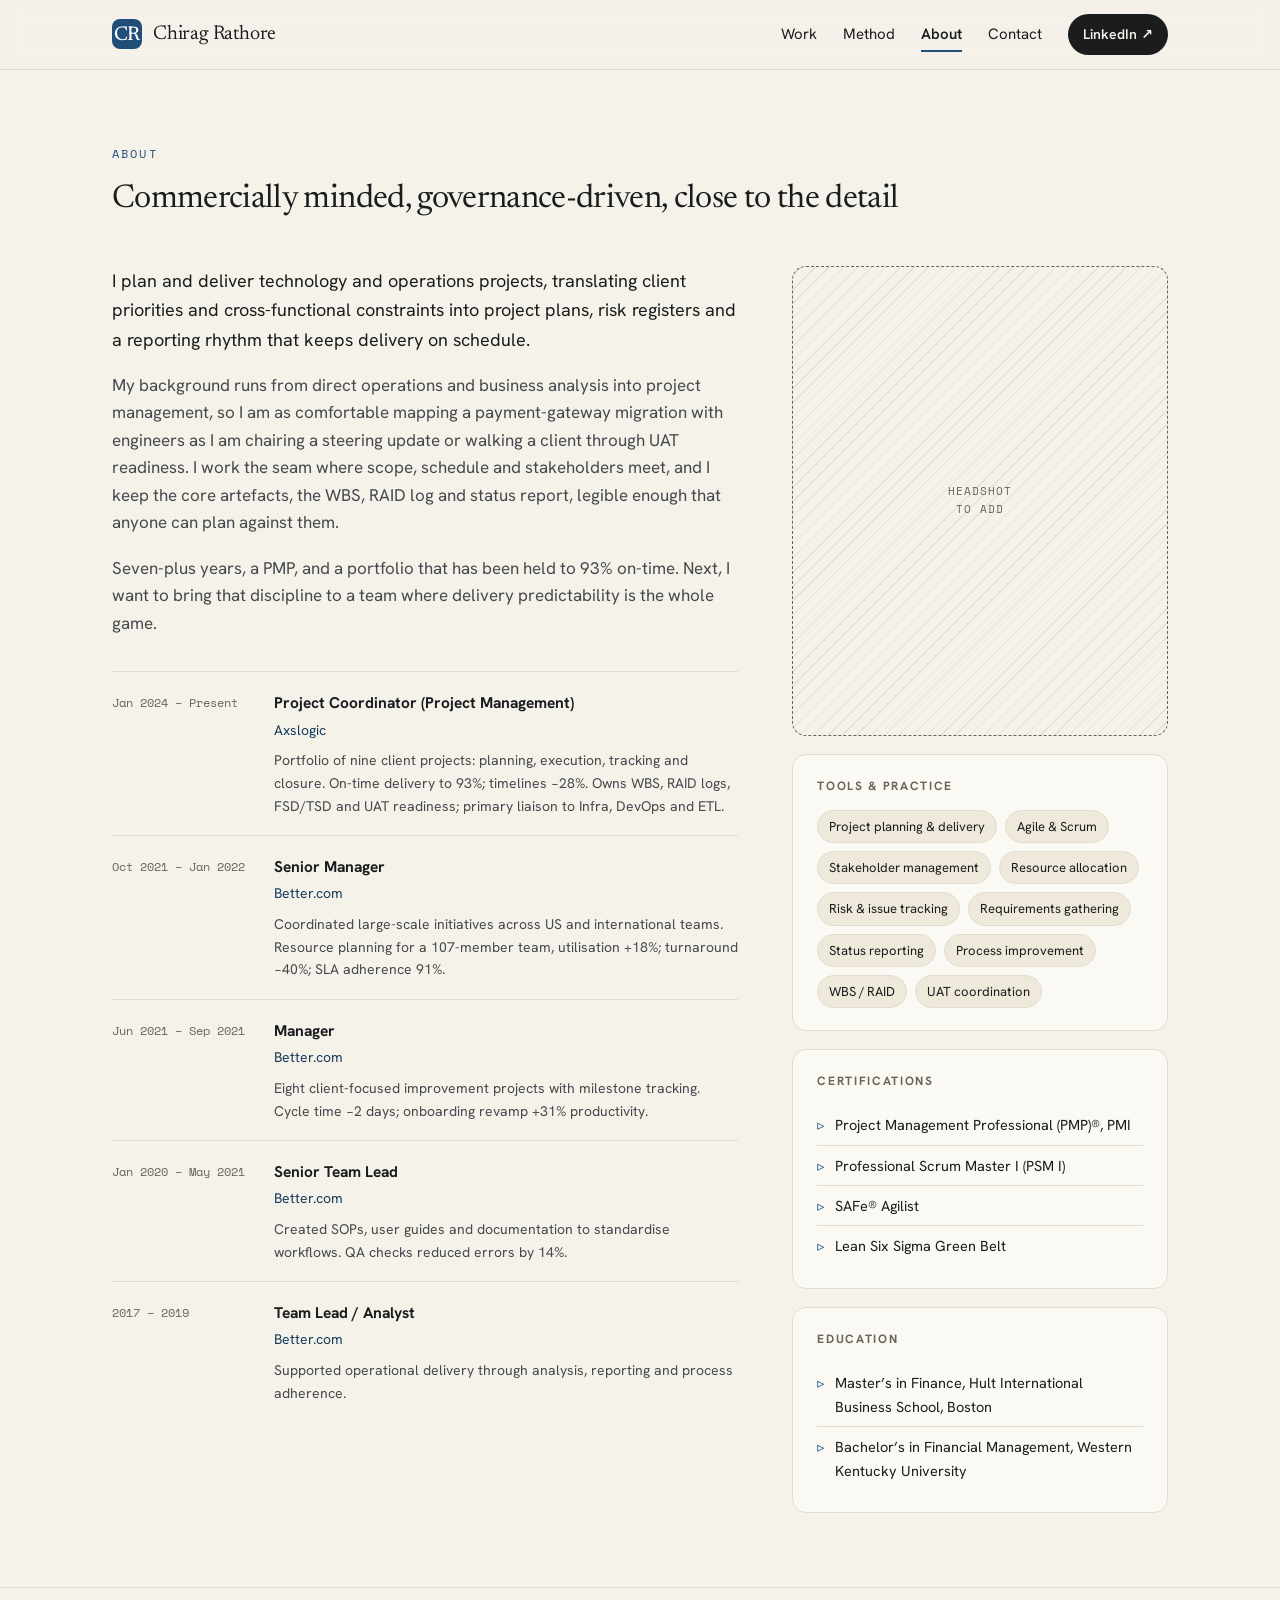
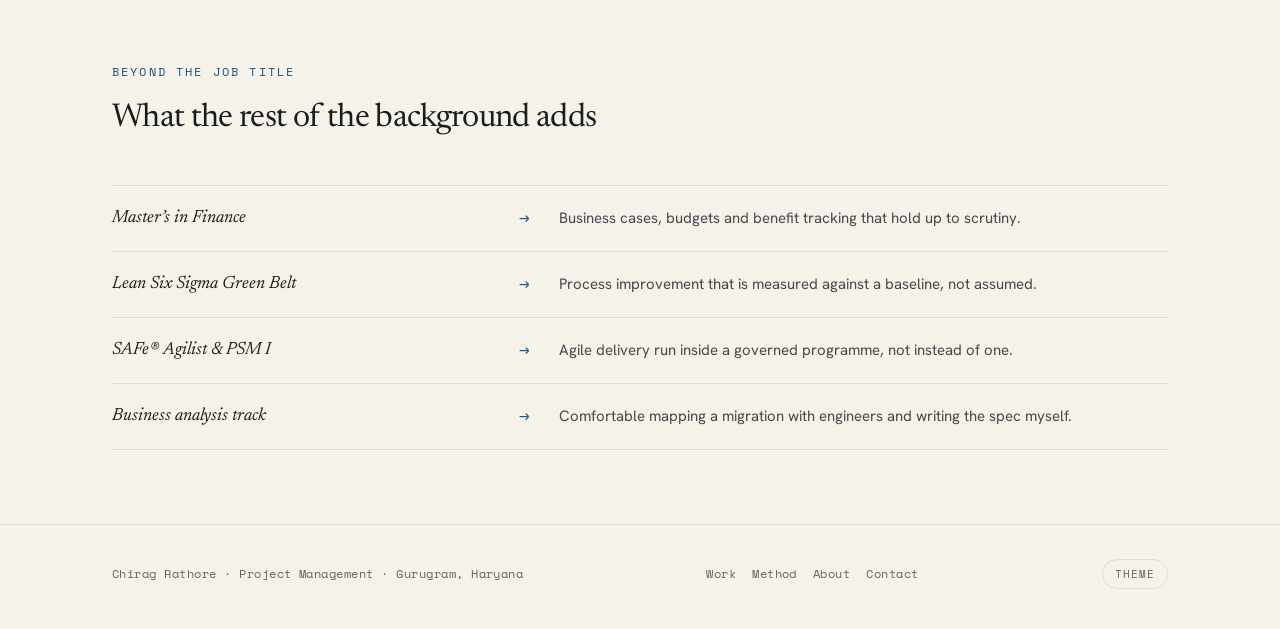
==== about.html @ 6b368ed9 "Split the site into separate pages per nav item - One standalone HTML file per nav item (Home, Work," ====
<!doctype html>
<html lang="en">
<head>
<meta charset="utf-8">
<meta name="viewport" content="width=device-width, initial-scale=1">
<title>About &middot; Chirag Rathore</title>
<meta name="description" content="Chirag Rathore is a PMP-certified project manager in Gurugram with a background running from operations and business analysis into technology and operations delivery.">
<meta name="theme-color" content="#f5f2ea" media="(prefers-color-scheme: light)">
<meta name="theme-color" content="#12161d" media="(prefers-color-scheme: dark)">
<link rel="preconnect" href="https://fonts.googleapis.com">
<link rel="preconnect" href="https://fonts.gstatic.com" crossorigin>
<link rel="stylesheet" href="https://fonts.googleapis.com/css2?family=Newsreader:ital,opsz,wght@0,6..72,400;0,6..72,500;1,6..72,400;1,6..72,500&family=Hanken+Grotesk:wght@400;500;600;700&family=Space+Mono:wght@400;700&display=swap">
<link rel="stylesheet" href="assets/styles.css">
<script>try{var t=localStorage.getItem('cr-theme');if(t){document.documentElement.setAttribute('data-theme',t);}}catch(e){}</script>
</head>
<body>

<div class="nav">
  <div class="wrap nav-inner">
    <a class="wordmark" href="index.html">
      <span class="monogram">CR</span>
      <span>Chirag Rathore</span>
    </a>
    <button class="nav-toggle" aria-label="Menu" aria-expanded="false" type="button">Menu</button>
    <div class="nav-links">
      <a href="work.html">Work</a>
      <a href="method.html">Method</a>
      <a href="about.html" class="active">About</a>
      <a href="contact.html">Contact</a>
      <a class="cta" href="#" data-placeholder-link>LinkedIn &#8599;</a>
    </div>
  </div>
</div>

<main>
  <section class="section">
    <div class="wrap">
      <div class="sec-head reveal">
        <div>
          <span class="mono-label">About</span>
          <h2>Commercially minded, governance-driven, close to the detail</h2>
        </div>
      </div>
      <div class="about-grid">
        <div class="about-copy reveal">
          <p>I plan and deliver technology and operations projects, translating client priorities and cross-functional constraints into project plans, risk registers and a reporting rhythm that keeps delivery on schedule.</p>
          <p>My background runs from direct operations and business analysis into project management, so I am as comfortable mapping a payment-gateway migration with engineers as I am chairing a steering update or walking a client through UAT readiness. I work the seam where scope, schedule and stakeholders meet, and I keep the core artefacts, the WBS, RAID log and status report, legible enough that anyone can plan against them.</p>
          <p>Seven-plus years, a PMP, and a portfolio that has been held to 93% on-time. Next, I want to bring that discipline to a team where delivery predictability is the whole game.</p>

          <div class="timeline">
            <div class="job">
              <div class="when">Jan 2024 &ndash; Present</div>
              <div>
                <h4>Project Coordinator (Project Management)</h4>
                <div class="org">Axslogic</div>
                <p>Portfolio of nine client projects: planning, execution, tracking and closure. On-time delivery to 93%; timelines &minus;28%. Owns WBS, RAID logs, FSD/TSD and UAT readiness; primary liaison to Infra, DevOps and ETL.</p>
              </div>
            </div>
            <div class="job">
              <div class="when">Oct 2021 &ndash; Jan 2022</div>
              <div>
                <h4>Senior Manager</h4>
                <div class="org">Better.com</div>
                <p>Coordinated large-scale initiatives across US and international teams. Resource planning for a 107-member team, utilisation +18%; turnaround &minus;40%; SLA adherence 91%.</p>
              </div>
            </div>
            <div class="job">
              <div class="when">Jun 2021 &ndash; Sep 2021</div>
              <div>
                <h4>Manager</h4>
                <div class="org">Better.com</div>
                <p>Eight client-focused improvement projects with milestone tracking. Cycle time &minus;2 days; onboarding revamp +31% productivity.</p>
              </div>
            </div>
            <div class="job">
              <div class="when">Jan 2020 &ndash; May 2021</div>
              <div>
                <h4>Senior Team Lead</h4>
                <div class="org">Better.com</div>
                <p>Created SOPs, user guides and documentation to standardise workflows. QA checks reduced errors by 14%.</p>
              </div>
            </div>
            <div class="job">
              <div class="when">2017 &ndash; 2019</div>
              <div>
                <h4>Team Lead / Analyst</h4>
                <div class="org">Better.com</div>
                <p>Supported operational delivery through analysis, reporting and process adherence.</p>
              </div>
            </div>
          </div>
        </div>

        <div class="reveal">
          <div class="portrait">
            <img id="headshot" alt="Chirag Rathore" hidden>
            <span id="headshot-ph">Headshot<br>to add</span>
          </div>
          <div class="panel">
            <h3>Tools &amp; practice</h3>
            <div class="chips">
              <span class="chip">Project planning &amp; delivery</span>
              <span class="chip">Agile &amp; Scrum</span>
              <span class="chip">Stakeholder management</span>
              <span class="chip">Resource allocation</span>
              <span class="chip">Risk &amp; issue tracking</span>
              <span class="chip">Requirements gathering</span>
              <span class="chip">Status reporting</span>
              <span class="chip">Process improvement</span>
              <span class="chip">WBS / RAID</span>
              <span class="chip">UAT coordination</span>
            </div>
          </div>
          <div class="panel">
            <h3>Certifications</h3>
            <ul class="cert-list">
              <li>Project Management Professional (PMP)&reg;, PMI</li>
              <li>Professional Scrum Master I (PSM I)</li>
              <li>SAFe&reg; Agilist</li>
              <li>Lean Six Sigma Green Belt</li>
            </ul>
          </div>
          <div class="panel">
            <h3>Education</h3>
            <ul class="cert-list">
              <li>Master&rsquo;s in Finance, Hult International Business School, Boston</li>
              <li>Bachelor&rsquo;s in Financial Management, Western Kentucky University</li>
            </ul>
          </div>
        </div>
      </div>
    </div>
  </section>

  <section class="section transfer">
    <div class="wrap">
      <div class="sec-head reveal">
        <div>
          <span class="mono-label">Beyond the job title</span>
          <h2>What the rest of the background adds</h2>
        </div>
      </div>
      <div class="transfer reveal">
        <div class="row">
          <div class="from">Master&rsquo;s in Finance</div>
          <div class="arrow">&rarr;</div>
          <div class="to">Business cases, budgets and benefit tracking that hold up to scrutiny.</div>
        </div>
        <div class="row">
          <div class="from">Lean Six Sigma Green Belt</div>
          <div class="arrow">&rarr;</div>
          <div class="to">Process improvement that is measured against a baseline, not assumed.</div>
        </div>
        <div class="row">
          <div class="from">SAFe&reg; Agilist &amp; PSM I</div>
          <div class="arrow">&rarr;</div>
          <div class="to">Agile delivery run inside a governed programme, not instead of one.</div>
        </div>
        <div class="row">
          <div class="from">Business analysis track</div>
          <div class="arrow">&rarr;</div>
          <div class="to">Comfortable mapping a migration with engineers and writing the spec myself.</div>
        </div>
      </div>
    </div>
  </section>
</main>

<footer>
  <div class="wrap foot-inner">
    <span>Chirag Rathore &middot; Project Management &middot; Gurugram, Haryana</span>
    <nav>
      <a href="work.html">Work</a>
      <a href="method.html">Method</a>
      <a href="about.html">About</a>
      <a href="contact.html">Contact</a>
    </nav>
    <button class="theme-toggle" type="button">Theme</button>
  </div>
</footer>

<script src="assets/site.js"></script>
</body>
</html>
---- assets/styles.css ----
:root {
  --paper: #f5f2ea;
  --paper-2: #efe9db;
  --card: #fbf9f3;
  --ink: #1a1c1e;
  --ink-soft: #46484d;
  --slate: #6a6459;
  --line: #e2dccf;
  --blueprint: #1f4e79;
  --blueprint-deep: #163b5c;
  --wash: #d8e2ea;
  --navy: #10192a;
  --navy-2: #1b2740;
  --on-navy: #e9ecf2;
  --on-navy-soft: #9aa4b8;

  --serif: 'Newsreader', Georgia, 'Times New Roman', serif;
  --sans: 'Hanken Grotesk', system-ui, -apple-system, sans-serif;
  --mono: 'Space Mono', ui-monospace, 'SF Mono', Menlo, monospace;

  --maxw: 1120px;
  --gutter: 32px;
}

@media (prefers-color-scheme: dark) {
  :root:not([data-theme="light"]) {
    --paper: #12161d;
    --paper-2: #161b24;
    --card: #1a212c;
    --ink: #eef1f5;
    --ink-soft: #b7bdc7;
    --slate: #8b93a1;
    --line: #2a3340;
    --blueprint: #7bb2e0;
    --blueprint-deep: #a9cdec;
    --wash: #24425c;
    --navy: #0b111c;
    --navy-2: #16202f;
    --on-navy: #e9ecf2;
    --on-navy-soft: #9aa4b8;
  }
}

:root[data-theme="dark"] {
  --paper: #12161d;
  --paper-2: #161b24;
  --card: #1a212c;
  --ink: #eef1f5;
  --ink-soft: #b7bdc7;
  --slate: #8b93a1;
  --line: #2a3340;
  --blueprint: #7bb2e0;
  --blueprint-deep: #a9cdec;
  --wash: #24425c;
  --navy: #0b111c;
  --navy-2: #16202f;
  --on-navy: #e9ecf2;
  --on-navy-soft: #9aa4b8;
}

* { box-sizing: border-box; }
html { scroll-behavior: smooth; scroll-padding-top: 84px; }
body {
  margin: 0;
  background: var(--paper);
  color: var(--ink);
  font-family: var(--sans);
  font-size: 17px;
  line-height: 1.62;
  -webkit-font-smoothing: antialiased;
  text-rendering: optimizeLegibility;
}
::selection { background: var(--blueprint); color: #fff; }
a { color: inherit; }
img { max-width: 100%; display: block; }
[hidden] { display: none !important; }

.wrap { max-width: var(--maxw); margin: 0 auto; padding-left: var(--gutter); padding-right: var(--gutter); }

.mono-label {
  font-family: var(--mono);
  font-size: 12px;
  letter-spacing: 0.18em;
  text-transform: uppercase;
  color: var(--blueprint);
}

h1, h2, h3 { font-family: var(--serif); font-weight: 400; letter-spacing: -0.02em; text-wrap: balance; margin: 0; }
.em {
  font-style: italic;
  background: linear-gradient(transparent 62%, var(--wash) 62%);
  padding: 0 0.08em;
}

.btn {
  display: inline-flex; align-items: center; gap: 0.5em;
  font-family: var(--sans); font-weight: 600; font-size: 15px;
  padding: 13px 22px; border-radius: 999px;
  border: 1px solid var(--ink); cursor: pointer; text-decoration: none;
  transition: transform 0.15s ease, background 0.15s ease, color 0.15s ease;
}
.btn-solid { background: var(--ink); color: var(--paper); }
.btn-solid:hover { transform: translateY(-2px); }
.btn-ghost { background: transparent; color: var(--ink); }
.btn-ghost:hover { background: var(--ink); color: var(--paper); }
:focus-visible { outline: 2px solid var(--blueprint); outline-offset: 2px; border-radius: 4px; }

/* ---------- nav ---------- */
.nav {
  position: sticky; top: 0; z-index: 60;
  background: color-mix(in srgb, var(--paper) 86%, transparent);
  backdrop-filter: saturate(1.5) blur(12px);
  -webkit-backdrop-filter: saturate(1.5) blur(12px);
  border-bottom: 1px solid var(--line);
}
.nav-inner { display: flex; align-items: center; justify-content: space-between; gap: 20px; padding-top: 14px; padding-bottom: 14px; }
.wordmark { display: flex; align-items: center; gap: 11px; text-decoration: none; color: inherit; background: none; border: none; cursor: pointer; padding: 0; font: inherit; }
.monogram {
  width: 30px; height: 30px; border-radius: 8px; flex: none;
  background: var(--blueprint); color: #fff;
  font-family: var(--serif); font-size: 15px; font-weight: 500;
  display: grid; place-items: center;
}
.wordmark span { font-family: var(--serif); font-size: 20px; letter-spacing: -0.01em; }
.nav-links { display: flex; align-items: center; gap: 26px; }
.nav-links a { text-decoration: none; font-size: 15px; color: var(--ink); padding: 4px 0; position: relative; cursor: pointer; }
.nav-links a.cta {
  color: var(--paper); background: var(--ink); font-weight: 600; font-size: 14px;
  padding: 9px 15px; border-radius: 999px;
}
.nav-links a:not(.cta)::after {
  content: ""; position: absolute; left: 0; right: 0; bottom: -2px; height: 2px;
  background: var(--blueprint); transform: scaleX(0); transform-origin: left; transition: transform 0.2s ease;
}
.nav-links a:not(.cta):hover::after,
.nav-links a.active::after { transform: scaleX(1); }
.nav-links a.active { font-weight: 600; }
.nav-toggle { display: none; background: none; border: 1px solid var(--line); border-radius: 8px; padding: 7px 9px; cursor: pointer; color: inherit; font: inherit; }

/* ---------- hero ---------- */
.hero { border-bottom: 1px solid var(--line); overflow: hidden; }
.hero-grid {
  display: grid; grid-template-columns: 1.3fr 0.85fr; gap: 54px; align-items: center;
  padding-top: 78px; padding-bottom: 70px;
}
.hero h1 { font-size: clamp(2.3rem, 5.6vw, 3.35rem); line-height: 1.07; margin-bottom: 22px; }
.hero p.lead { font-size: 19px; color: var(--ink-soft); max-width: 33em; margin: 0 0 28px; }
.hero-actions { display: flex; flex-wrap: wrap; gap: 12px; margin-bottom: 26px; }
.hero-meta { display: flex; flex-wrap: wrap; gap: 8px 18px; font-family: var(--mono); font-size: 12px; color: var(--slate); letter-spacing: 0.03em; }
.hero-meta .dot { color: var(--blueprint); }
.hero-card {
  background: var(--navy); color: var(--on-navy); border-radius: 16px; padding: 26px;
  font-family: var(--mono); font-size: 12.5px; line-height: 1.9;
  box-shadow: 0 24px 50px -28px rgba(16, 25, 42, 0.5);
}
.hero-card .hc-head { display: flex; justify-content: space-between; color: var(--on-navy-soft); font-size: 11px; letter-spacing: 0.16em; text-transform: uppercase; margin-bottom: 16px; }
.hero-card .hc-row { display: flex; justify-content: space-between; gap: 14px; padding: 5px 0; border-bottom: 1px dashed rgba(255,255,255,0.12); }
.hero-card .hc-row:last-child { border-bottom: none; }
.hero-card .hc-row b { color: #fff; font-weight: 400; }
.hero-card .hc-tag { color: #7bb2e0; }

/* ---------- section scaffold ---------- */
.section { padding-top: 74px; padding-bottom: 74px; border-bottom: 1px solid var(--line); }
.sec-head { display: flex; align-items: baseline; justify-content: space-between; gap: 16px; margin-bottom: 40px; flex-wrap: wrap; }
.sec-head h2 { font-size: clamp(1.7rem, 3.4vw, 2.05rem); }
.sec-head .mono-label { margin-bottom: 10px; display: block; }
.sec-head .headlink { font-family: var(--mono); font-size: 12px; letter-spacing: 0.1em; text-transform: uppercase; color: var(--blueprint); text-decoration: none; }
.sec-head .headlink:hover { text-decoration: underline; }
.page-lead { font-size: 19px; color: var(--ink-soft); max-width: 40em; margin: -18px 0 44px; }

/* ---------- stats ---------- */
.stats { display: grid; grid-template-columns: repeat(4, 1fr); gap: 34px; }
.stat { padding-top: 20px; border-top: 2px solid var(--ink); }
.stat .num { font-family: var(--serif); font-size: clamp(2rem, 4.6vw, 2.7rem); line-height: 1; color: var(--ink); font-variant-numeric: tabular-nums; }
.stat .num small { font-size: 0.5em; }
.stat p { margin: 12px 0 0; font-size: 14.5px; color: var(--ink-soft); }

/* ---------- case list ---------- */
.cases { display: flex; flex-direction: column; }
.case {
  display: grid; grid-template-columns: 58px 1fr 0.7fr; gap: 28px; align-items: start;
  padding: 34px 0; border-top: 1px solid var(--line);
  text-decoration: none; color: inherit;
  transition: background 0.15s ease;
}
.case:first-child { border-top: none; }
.case:hover { background: color-mix(in srgb, var(--blueprint) 6%, transparent); }
.case .idx { font-family: var(--mono); font-size: 13px; color: var(--slate); padding-top: 6px; }
.case h3 { font-size: 1.5rem; line-height: 1.2; margin-bottom: 10px; }
.case .meta { font-family: var(--mono); font-size: 11.5px; letter-spacing: 0.04em; color: var(--slate); text-transform: uppercase; margin-bottom: 14px; }
.case .desc { color: var(--ink-soft); font-size: 15.5px; margin: 0 0 14px; }
.case .tags { display: flex; flex-wrap: wrap; gap: 7px; }
.case .tag { font-family: var(--mono); font-size: 11px; padding: 4px 9px; border: 1px solid var(--line); border-radius: 999px; color: var(--slate); }
.case .headline { font-family: var(--serif); font-size: 1.9rem; line-height: 1.05; color: var(--blueprint-deep); padding-top: 4px; }
.case .headline span { display: block; font-family: var(--mono); font-size: 10.5px; letter-spacing: 0.14em; text-transform: uppercase; color: var(--slate); margin-top: 8px; }
.case .viewcta { display: inline-block; margin-top: 16px; font-family: var(--mono); font-size: 11px; letter-spacing: 0.12em; text-transform: uppercase; color: var(--blueprint); }

/* ---------- method (dark) ---------- */
.method { background: var(--navy); color: var(--on-navy); border-bottom: none; }
.method .mono-label { color: #7bb2e0; }
.method h2 { color: #fff; }
.method .lead { color: var(--on-navy-soft); max-width: 40em; font-size: 18px; margin: 0 0 44px; }
.principles { display: grid; grid-template-columns: repeat(3, 1fr); gap: 30px; }
.principle { border-top: 2px solid rgba(255,255,255,0.22); padding-top: 18px; }
.principle .pn { font-family: var(--mono); font-size: 12px; color: #7bb2e0; letter-spacing: 0.1em; }
.principle h3 { color: #fff; font-size: 1.28rem; margin: 12px 0 10px; line-height: 1.22; }
.principle p { margin: 0; color: var(--on-navy-soft); font-size: 14.5px; }

/* ---------- transfer table ---------- */
.transfer .row {
  display: grid; grid-template-columns: 0.9fr 24px 1.4fr; gap: 16px; align-items: center;
  padding: 18px 0; border-top: 1px solid var(--line);
}
.transfer .row:last-child { border-bottom: 1px solid var(--line); }
.transfer .from { font-family: var(--serif); font-size: 1.12rem; font-style: italic; color: var(--ink); }
.transfer .arrow { color: var(--blueprint); font-family: var(--mono); }
.transfer .to { color: var(--ink-soft); font-size: 15px; }

/* ---------- about ---------- */
.about-grid { display: grid; grid-template-columns: 1.25fr 0.75fr; gap: 54px; }
.about-copy p { color: var(--ink-soft); margin: 0 0 18px; }
.about-copy p:first-child { color: var(--ink); font-size: 18px; }
.panel { background: var(--card); border: 1px solid var(--line); border-radius: 14px; padding: 22px 24px; }
.panel h3 { font-family: var(--sans); font-weight: 700; font-size: 12px; letter-spacing: 0.14em; text-transform: uppercase; color: var(--slate); margin-bottom: 14px; }
.panel + .panel { margin-top: 18px; }
.chips { display: flex; flex-wrap: wrap; gap: 8px; }
.chip { font-size: 13px; padding: 5px 11px; border-radius: 999px; background: var(--paper-2); border: 1px solid var(--line); }
.cert-list { list-style: none; margin: 0; padding: 0; }
.cert-list li { padding: 8px 0; border-bottom: 1px solid var(--line); font-size: 14.5px; display: flex; gap: 10px; }
.cert-list li:last-child { border-bottom: none; }
.cert-list li::before { content: "\25B9"; color: var(--blueprint); }

.portrait {
  aspect-ratio: 4 / 5; border-radius: 14px; border: 1px dashed var(--slate);
  background: repeating-linear-gradient(-45deg, transparent, transparent 9px, color-mix(in srgb, var(--slate) 12%, transparent) 9px, color-mix(in srgb, var(--slate) 12%, transparent) 10px);
  display: grid; place-items: center; text-align: center; margin-bottom: 18px;
}
.portrait span { font-family: var(--mono); font-size: 11px; letter-spacing: 0.1em; text-transform: uppercase; color: var(--slate); padding: 0 16px; }
.portrait img { width: 100%; height: 100%; object-fit: cover; border-radius: 13px; }

.timeline { margin-top: 34px; }
.job { display: grid; grid-template-columns: 140px 1fr; gap: 22px; padding: 18px 0; border-top: 1px solid var(--line); }
.job .when { font-family: var(--mono); font-size: 12px; color: var(--slate); padding-top: 3px; }
.job h4 { margin: 0 0 3px; font-family: var(--sans); font-size: 15.5px; font-weight: 700; }
.job .org { color: var(--blueprint-deep); font-size: 14px; }
.job p { margin: 8px 0 0; font-size: 14px; color: var(--ink-soft); }

/* ---------- contact ---------- */
.contact { border-bottom: 1px solid var(--line); }
.contact h2 { font-size: clamp(2rem, 5vw, 3rem); line-height: 1.08; margin-bottom: 20px; }
.contact p { color: var(--ink-soft); max-width: 34em; margin: 0 0 30px; font-size: 18px; }
.contact-links { display: flex; flex-wrap: wrap; gap: 12px; }

footer { padding: 34px 0 40px; }
.foot-inner { display: flex; justify-content: space-between; align-items: center; gap: 16px; flex-wrap: wrap; font-family: var(--mono); font-size: 12px; color: var(--slate); letter-spacing: 0.04em; }
.foot-inner nav { display: flex; gap: 16px; padding: 0; }
.foot-inner a { text-decoration: none; color: var(--slate); cursor: pointer; }
.foot-inner a:hover { color: var(--ink); }

.theme-toggle {
  background: none; border: 1px solid var(--line); border-radius: 999px;
  font-family: var(--mono); font-size: 11px; letter-spacing: 0.1em; text-transform: uppercase;
  color: var(--slate); padding: 6px 12px; cursor: pointer;
}

.flag { background: var(--wash); color: var(--blueprint-deep); font-family: var(--mono); font-size: 11px; padding: 1px 6px; border-radius: 4px; }

/* ---------- case detail page ---------- */
.case-view { padding-top: 40px; padding-bottom: 80px; }
.backlink { font-family: var(--mono); font-size: 12px; letter-spacing: 0.08em; text-transform: uppercase; color: var(--blueprint); text-decoration: none; cursor: pointer; background: none; border: none; padding: 0; }
.cv-head { max-width: 42rem; margin: 26px 0 40px; }
.cv-head h1 { font-size: clamp(2rem, 5vw, 2.9rem); line-height: 1.08; margin: 12px 0 18px; }
.cv-head p { font-size: 18px; color: var(--ink-soft); margin: 0; }
.cv-meta { display: grid; grid-template-columns: repeat(4, 1fr); gap: 18px; padding: 22px 0; border-top: 1px solid var(--line); border-bottom: 1px solid var(--line); margin-bottom: 40px; }
.cv-meta .k { font-family: var(--mono); font-size: 10.5px; letter-spacing: 0.12em; text-transform: uppercase; color: var(--slate); margin-bottom: 6px; }
.cv-meta .v { font-size: 14.5px; }
.cv-metrics { display: flex; flex-wrap: wrap; gap: 40px; margin-bottom: 48px; }
.cv-metrics .m .mv { font-family: var(--serif); font-size: clamp(2rem, 5vw, 2.6rem); line-height: 1; color: var(--blueprint-deep); font-variant-numeric: tabular-nums; }
.cv-metrics .m .ml { font-size: 13px; color: var(--ink-soft); max-width: 15rem; margin-top: 8px; }
.cv-block { display: grid; grid-template-columns: 200px 1fr; gap: 28px; padding: 32px 0; border-top: 1px solid var(--line); }
.cv-block > h2 { font-size: 1.4rem; }
.cv-block .body p { margin: 0 0 14px; color: var(--ink-soft); max-width: 44rem; }
.cv-block .body p:last-child { margin-bottom: 0; }
.steps { display: flex; flex-direction: column; gap: 22px; }
.step { display: grid; grid-template-columns: 40px 1fr; gap: 16px; }
.step .sn { font-family: var(--mono); font-size: 12px; color: var(--blueprint); padding-top: 3px; }
.step h3 { font-family: var(--sans); font-weight: 700; font-size: 15.5px; margin: 0 0 5px; }
.step p { margin: 0; font-size: 14.5px; color: var(--ink-soft); max-width: 42rem; }
.takeaway { font-family: var(--serif); font-style: italic; font-size: 1.35rem; line-height: 1.45; color: var(--ink); max-width: 40rem; margin: 8px 0 0; }
.cv-foot { display: flex; justify-content: space-between; gap: 16px; margin-top: 48px; padding-top: 24px; border-top: 1px solid var(--line); font-family: var(--mono); font-size: 12px; letter-spacing: 0.06em; text-transform: uppercase; }
.cv-foot a { background: none; border: none; color: var(--blueprint); cursor: pointer; font: inherit; letter-spacing: inherit; text-transform: inherit; padding: 0; text-decoration: none; }
.cv-foot a:hover { text-decoration: underline; }

/* ---------- reveal ---------- */
.reveal { opacity: 0; transform: translateY(16px); transition: opacity 0.6s ease, transform 0.6s ease; }
.reveal.in { opacity: 1; transform: none; }

@media (prefers-reduced-motion: reduce) {
  html { scroll-behavior: auto; }
  .reveal { opacity: 1; transform: none; transition: none; }
  .btn-solid:hover, .btn-ghost:hover { transform: none; }
}

/* ---------- responsive ---------- */
@media (max-width: 900px) {
  :root { --gutter: 22px; }
  .hero-grid { grid-template-columns: 1fr; gap: 34px; padding-top: 54px; padding-bottom: 52px; }
  .hero-card { order: -1; }
  .stats { grid-template-columns: 1fr 1fr; gap: 26px; }
  .case { grid-template-columns: 1fr; gap: 10px; padding: 26px 0; }
  .case .idx { padding-top: 0; }
  .case .headline { font-size: 1.6rem; }
  .principles { grid-template-columns: 1fr; gap: 22px; }
  .about-grid { grid-template-columns: 1fr; gap: 30px; }
  .job { grid-template-columns: 1fr; gap: 4px; }
  .transfer .row { grid-template-columns: 1fr; gap: 4px; }
  .transfer .arrow { display: none; }
  .cv-meta { grid-template-columns: 1fr 1fr; }
  .cv-block { grid-template-columns: 1fr; gap: 12px; }
  .nav-links { display: none; }
  .nav-toggle { display: block; }
  .nav-links.open {
    display: flex; flex-direction: column; align-items: flex-start; gap: 14px;
    position: absolute; left: 0; right: 0; top: 100%;
    background: var(--paper); border-bottom: 1px solid var(--line); padding: 18px var(--gutter) 24px;
  }
}
@media (max-width: 520px) {
  .stats, .cv-meta { grid-template-columns: 1fr; }
}
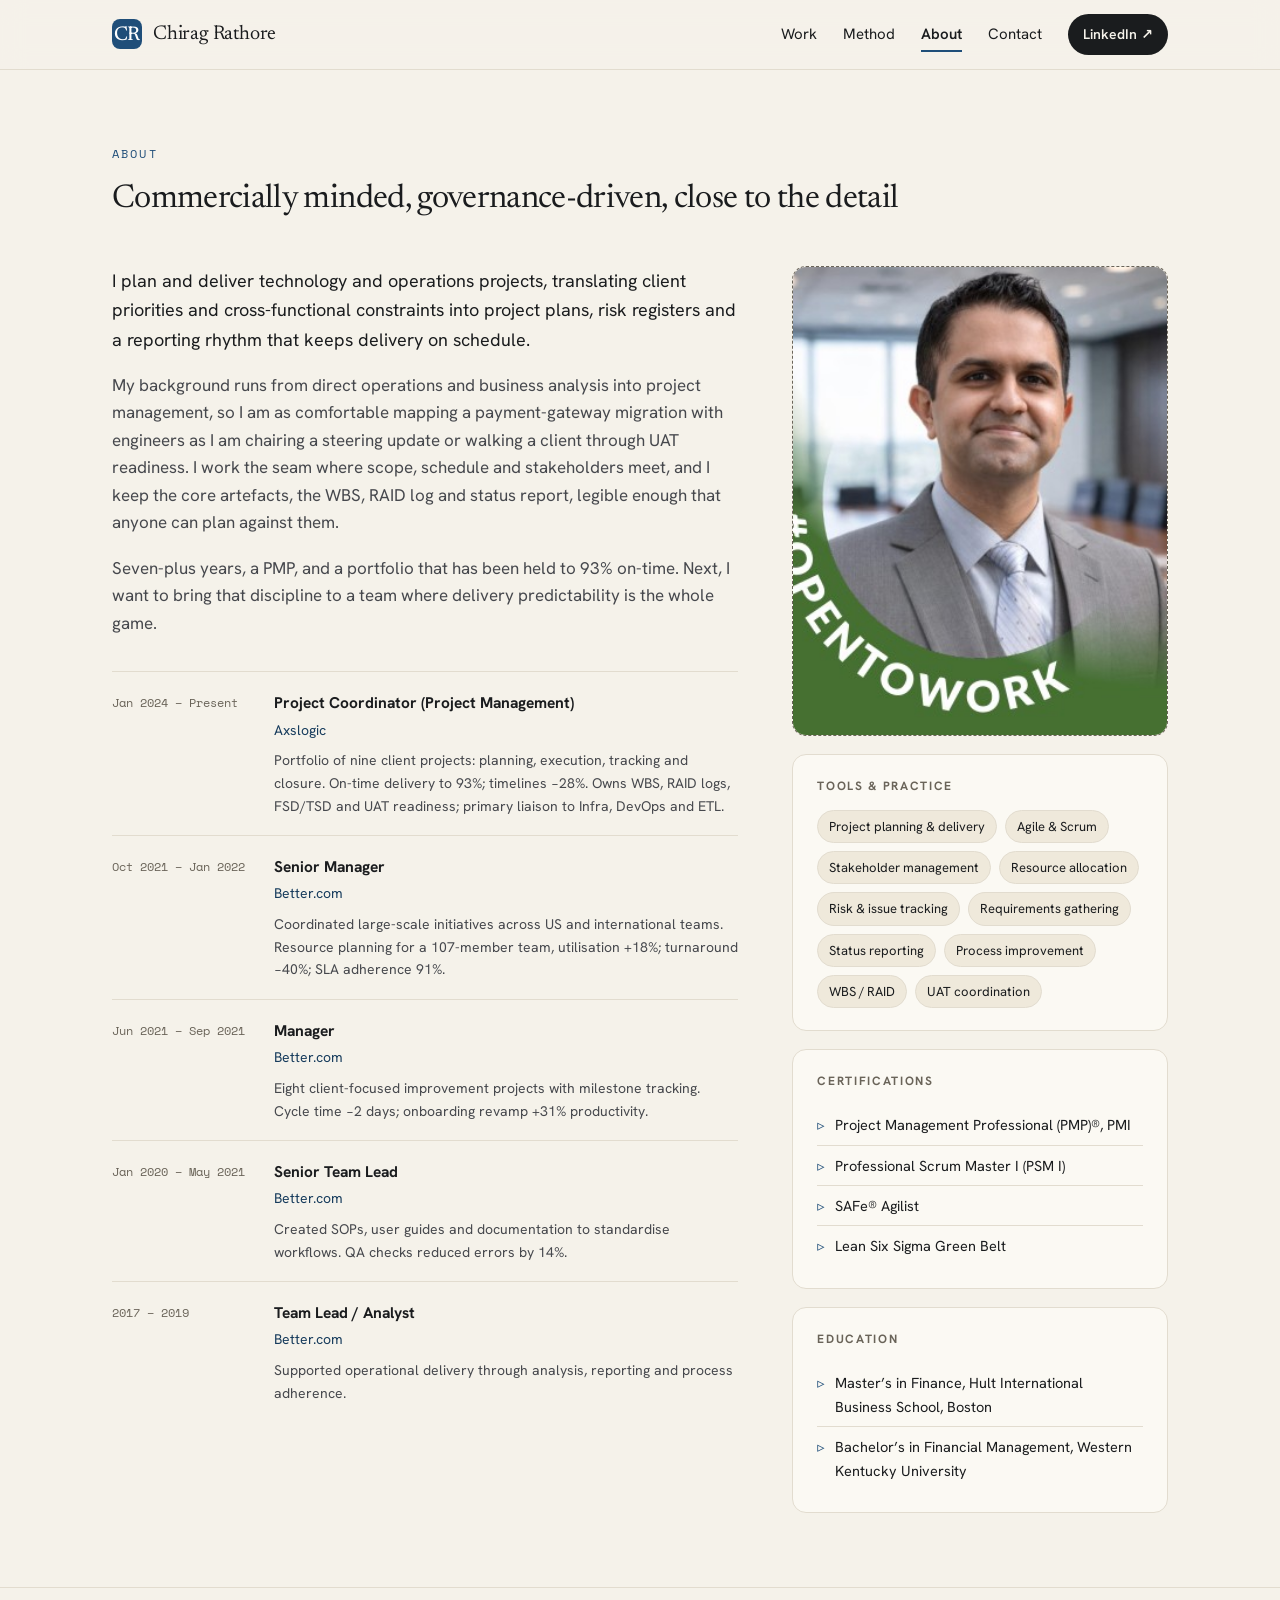
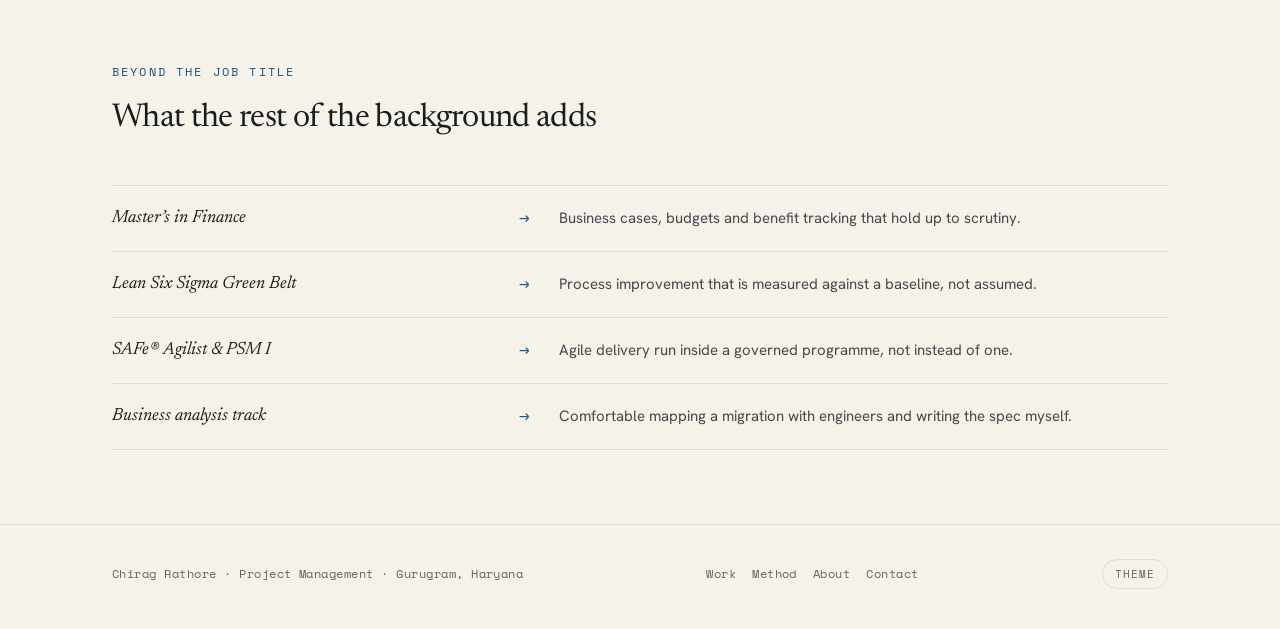
==== commit 94ede403: "Add headshot to About page Co-Authored-By: Claude Sonnet 5 <noreply@anthropic.com>" ====
--- a/about.html
+++ b/about.html
@@ -27,7 +27,7 @@
       <a href="method.html">Method</a>
       <a href="about.html" class="active">About</a>
       <a href="contact.html">Contact</a>
-      <a class="cta" href="#" data-placeholder-link>LinkedIn &#8599;</a>
+      <a class="cta" href="https://www.linkedin.com/in/chirag-rathore-pmp%C2%AE-a16289140/" target="_blank" rel="noopener noreferrer">LinkedIn &#8599;</a>
     </div>
   </div>
 </div>
@@ -93,8 +93,7 @@
 
         <div class="reveal">
           <div class="portrait">
-            <img id="headshot" alt="Chirag Rathore" hidden>
-            <span id="headshot-ph">Headshot<br>to add</span>
+            <img id="headshot" src="assets/headshot.jpg" alt="Chirag Rathore" width="400" height="400">
           </div>
           <div class="panel">
             <h3>Tools &amp; practice</h3>
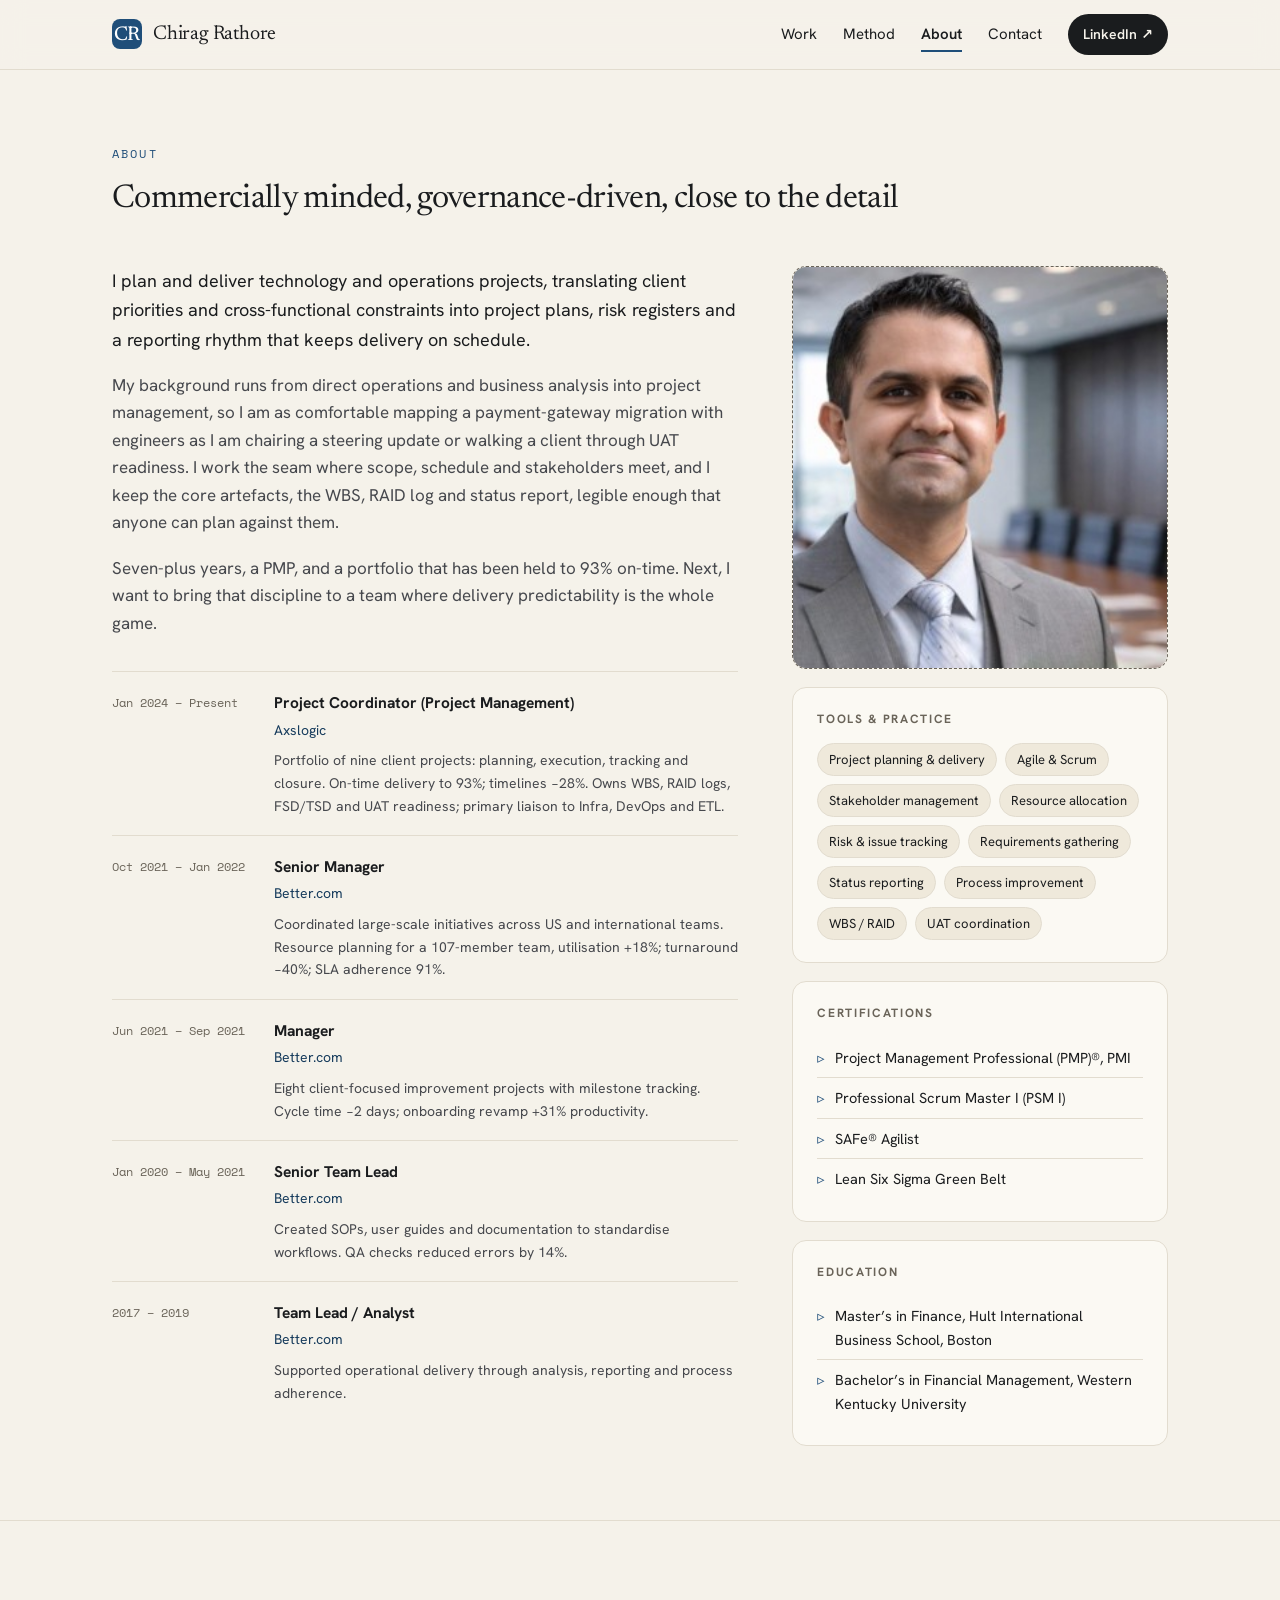
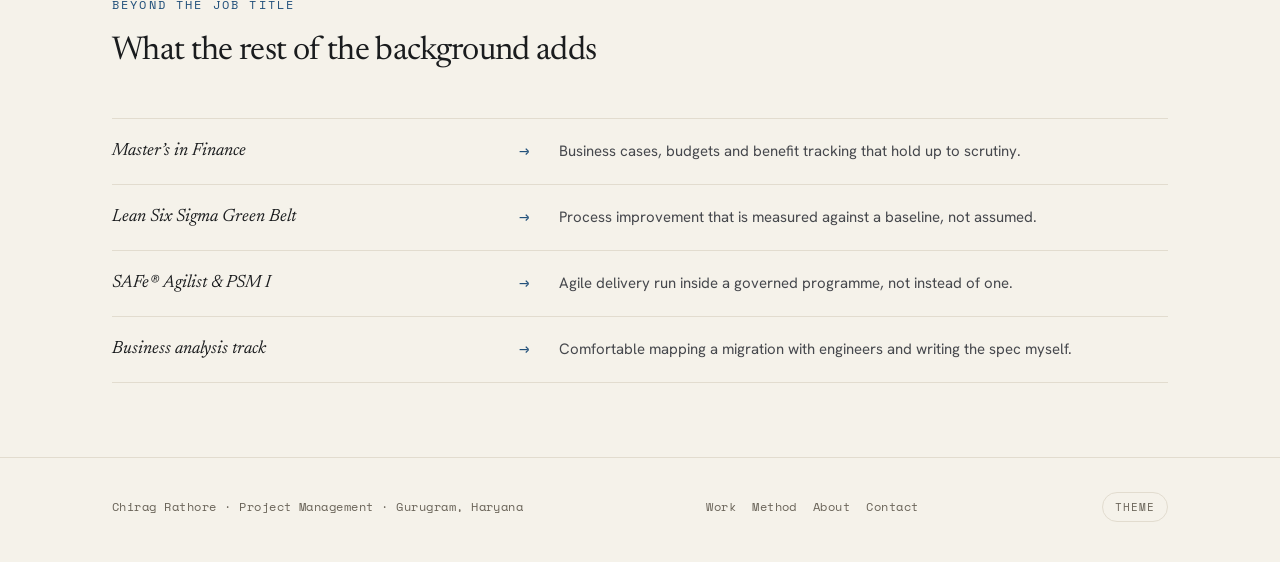
==== commit 227aab21: "Crop Open to Work frame out of the headshot Co-Authored-By: Claude Sonnet 5 <noreply@anthropic.com>" ====
--- a/about.html
+++ b/about.html
@@ -93,7 +93,7 @@
 
         <div class="reveal">
           <div class="portrait">
-            <img id="headshot" src="assets/headshot.jpg" alt="Chirag Rathore" width="400" height="400">
+            <img id="headshot" src="assets/headshot.jpg" alt="Chirag Rathore" width="280" height="300">
           </div>
           <div class="panel">
             <h3>Tools &amp; practice</h3>
--- a/assets/styles.css
+++ b/assets/styles.css
@@ -231,7 +231,7 @@
 .cert-list li::before { content: "\25B9"; color: var(--blueprint); }
 
 .portrait {
-  aspect-ratio: 4 / 5; border-radius: 14px; border: 1px dashed var(--slate);
+  aspect-ratio: 14 / 15; border-radius: 14px; border: 1px dashed var(--slate);
   background: repeating-linear-gradient(-45deg, transparent, transparent 9px, color-mix(in srgb, var(--slate) 12%, transparent) 9px, color-mix(in srgb, var(--slate) 12%, transparent) 10px);
   display: grid; place-items: center; text-align: center; margin-bottom: 18px;
 }
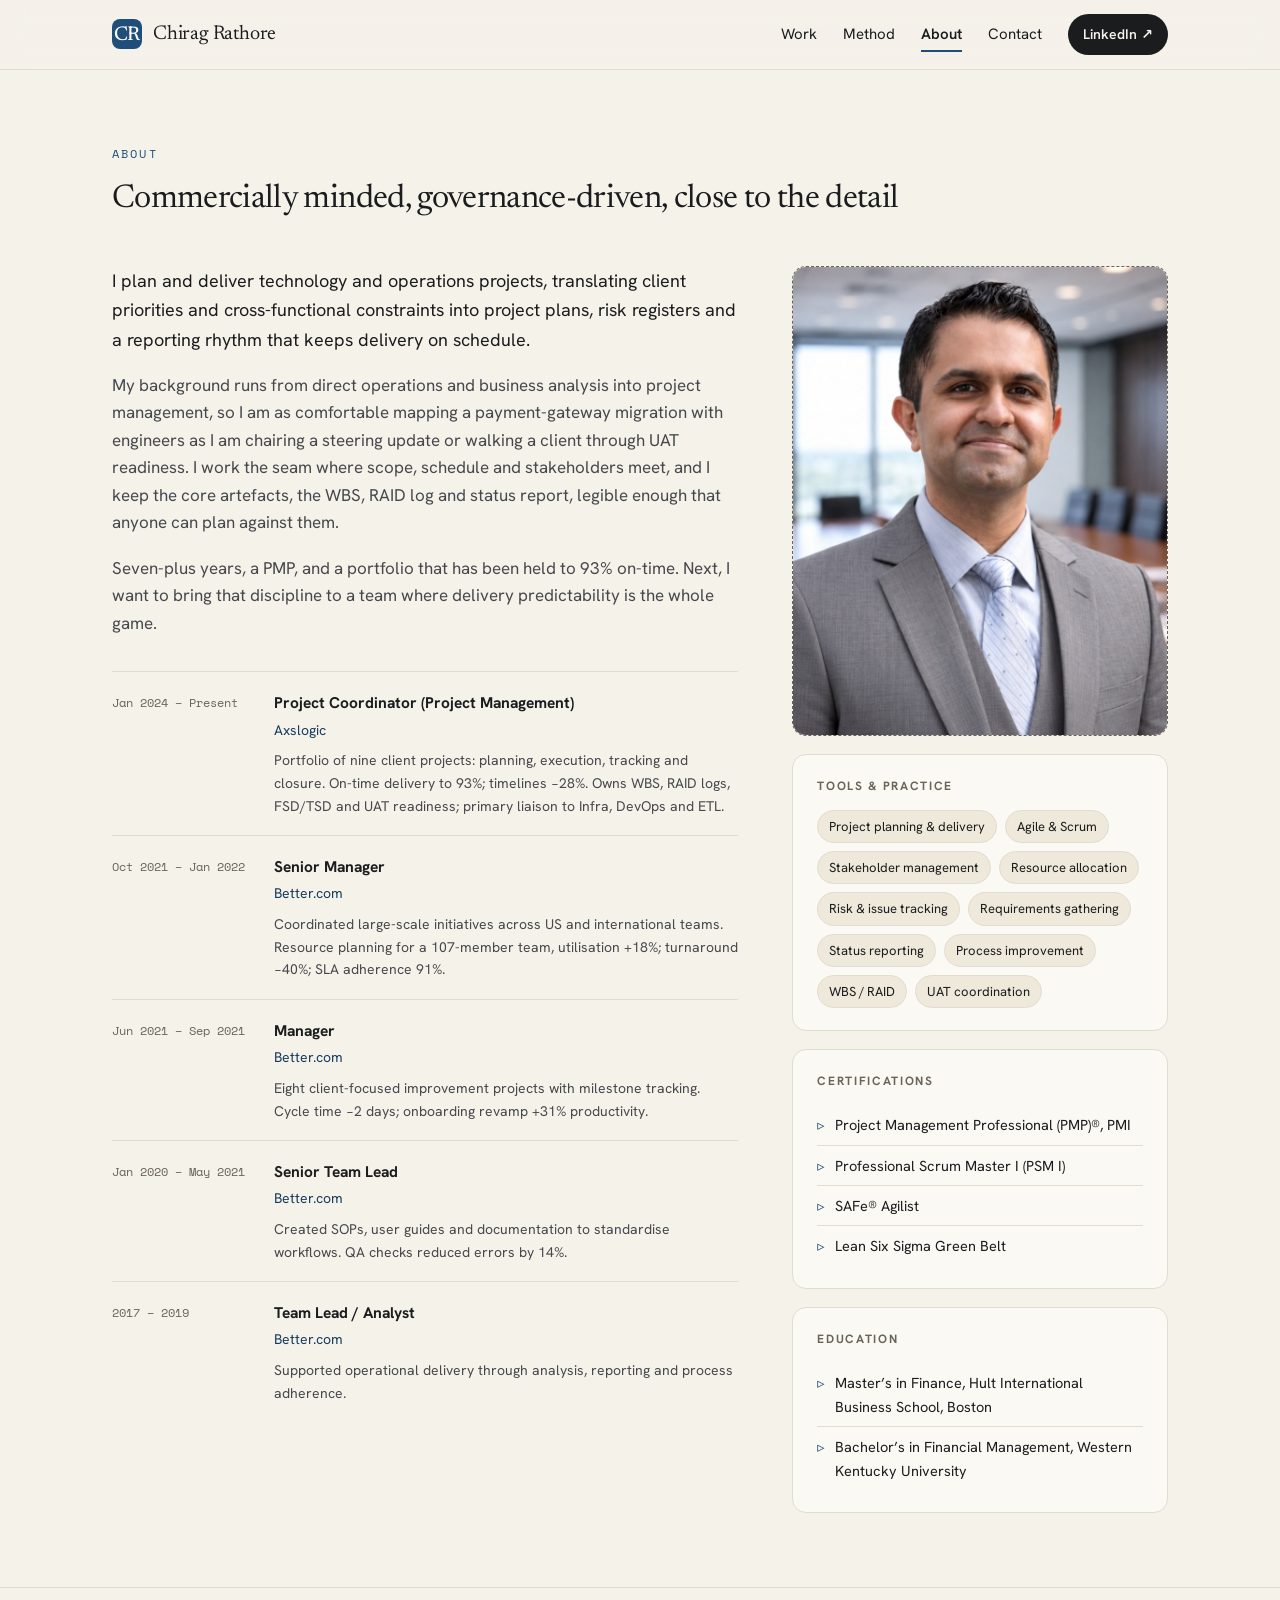
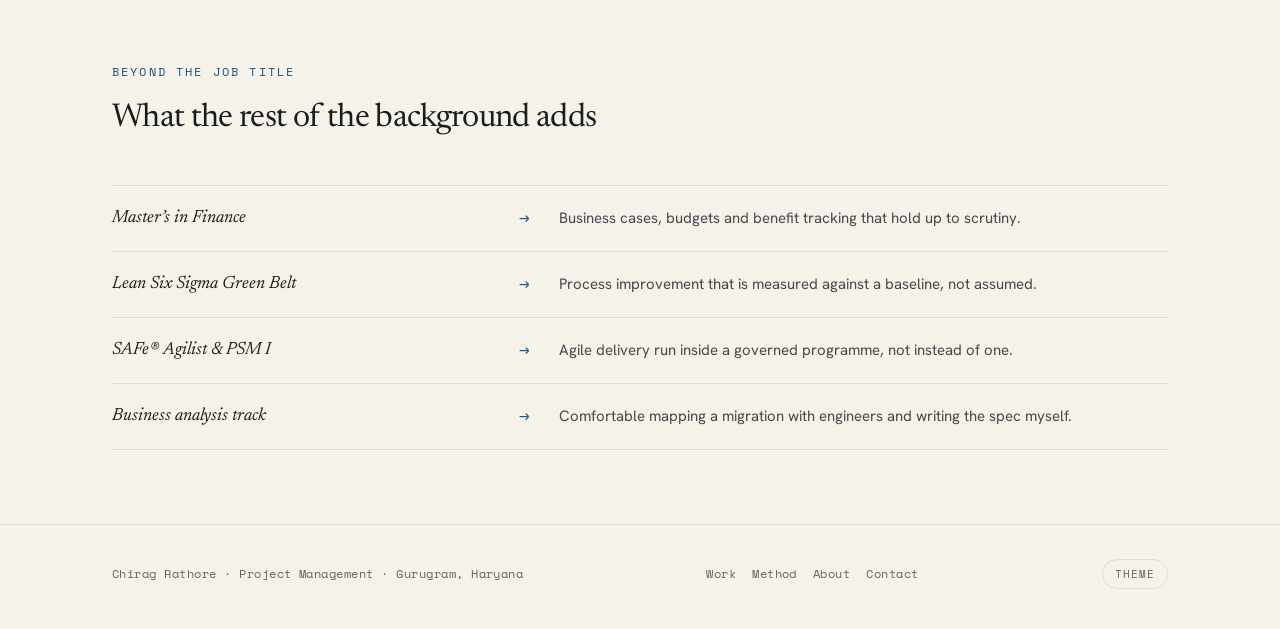
==== commit 7d5e0ca4: "Use full-resolution headshot without Open to Work frame Co-Authored-By: Claude Sonnet 5 <noreply@ant" ====
--- a/about.html
+++ b/about.html
@@ -93,7 +93,7 @@
 
         <div class="reveal">
           <div class="portrait">
-            <img id="headshot" src="assets/headshot.jpg" alt="Chirag Rathore" width="280" height="300">
+            <img id="headshot" src="assets/headshot.jpg" alt="Chirag Rathore" width="800" height="1000">
           </div>
           <div class="panel">
             <h3>Tools &amp; practice</h3>
--- a/assets/styles.css
+++ b/assets/styles.css
@@ -231,7 +231,7 @@
 .cert-list li::before { content: "\25B9"; color: var(--blueprint); }
 
 .portrait {
-  aspect-ratio: 14 / 15; border-radius: 14px; border: 1px dashed var(--slate);
+  aspect-ratio: 4 / 5; border-radius: 14px; border: 1px dashed var(--slate);
   background: repeating-linear-gradient(-45deg, transparent, transparent 9px, color-mix(in srgb, var(--slate) 12%, transparent) 9px, color-mix(in srgb, var(--slate) 12%, transparent) 10px);
   display: grid; place-items: center; text-align: center; margin-bottom: 18px;
 }
